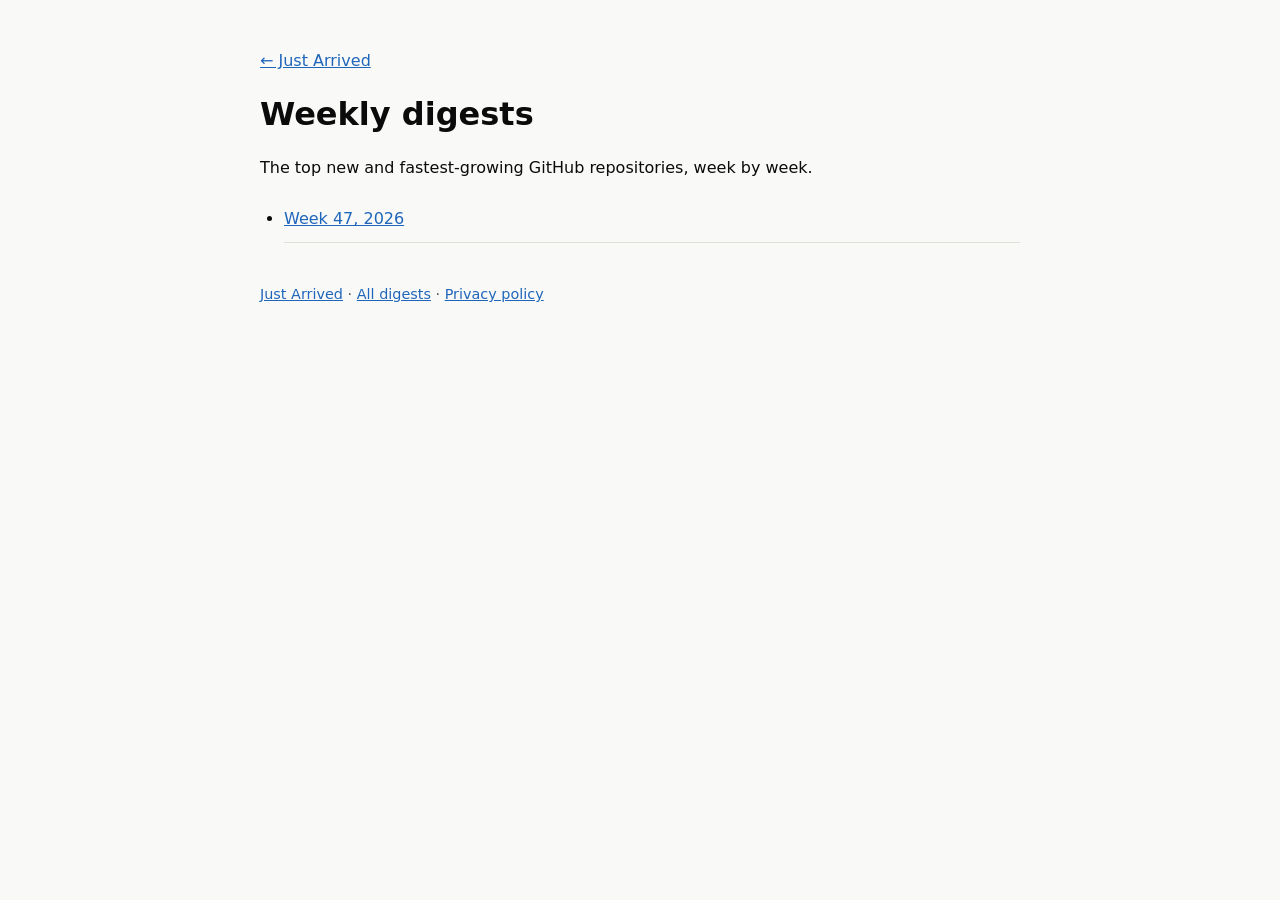
==== digest/index.html @ a6dd1195 "Add spotlight, similar repos, sharing, saved gains and weekly digests" ====
<!DOCTYPE html>
<html lang="en">
<head>
<meta charset="UTF-8">
<meta name="viewport" content="width=device-width, initial-scale=1">
<title>Weekly GitHub digests — Just Arrived</title>
<meta name="description" content="Weekly lists of the top new and fastest-growing GitHub repositories.">
<link rel="canonical" href="https://sharma-open-source.github.io/just-arrived/digest/">
<meta property="og:type" content="article">
<meta property="og:title" content="Weekly GitHub digests — Just Arrived">
<meta property="og:description" content="Weekly lists of the top new and fastest-growing GitHub repositories.">
<meta property="og:url" content="https://sharma-open-source.github.io/just-arrived/digest/">
<meta property="og:image" content="https://sharma-open-source.github.io/just-arrived/og-image.png">
<meta name="twitter:card" content="summary_large_image">
<style>
:root { color-scheme: light; --page: #f9f9f7; --ink: #0b0b0b; --muted: #52514e; --line: #e1e0d9; --link: #1f66bb; }
@media (prefers-color-scheme: dark) { :root:not([data-theme="light"]) { color-scheme: dark; --page: #0d0d0d; --ink: #fff; --muted: #c3c2b7; --line: #2c2c2a; --link: #6da9ef; } }
:root[data-theme="dark"] { color-scheme: dark; --page: #0d0d0d; --ink: #fff; --muted: #c3c2b7; --line: #2c2c2a; --link: #6da9ef; }
body { margin: 0; background: var(--page); color: var(--ink); font: 1rem/1.6 system-ui, -apple-system, "Segoe UI", sans-serif; }
main { max-width: 760px; margin: 0 auto; padding: 32px 20px 64px; }
h1 { line-height: 1.2; } h2 { margin-top: 36px; font-size: 1.2rem; }
a { color: var(--link); overflow-wrap: anywhere; } .muted { color: var(--muted); font-size: .9rem; }
ol, ul { padding-left: 24px; } li { padding: 10px 0; border-bottom: 1px solid var(--line); } li p { margin: 2px 0; }
footer { margin-top: 40px; }
</style>
<script async src="https://pagead2.googlesyndication.com/pagead/js/adsbygoogle.js?client=ca-pub-4743008845908654"
     crossorigin="anonymous"></script>
</head>
<body>
<script>
try { const t = localStorage.getItem("ja-theme"); if (t) document.documentElement.dataset.theme = t; } catch (e) {}
</script>
<main>
<p><a href="../index.html">← Just Arrived</a></p>
<h1>Weekly digests</h1>
<p>The top new and fastest-growing GitHub repositories, week by week.</p>
<ul>
<li><a href="2026-W47.html">Week 47, 2026</a></li>
</ul>
<footer class="muted"><a href="../index.html">Just Arrived</a> · <a href="index.html">All digests</a> · <a href="../privacy.html">Privacy policy</a></footer>
</main>
</body>
</html>
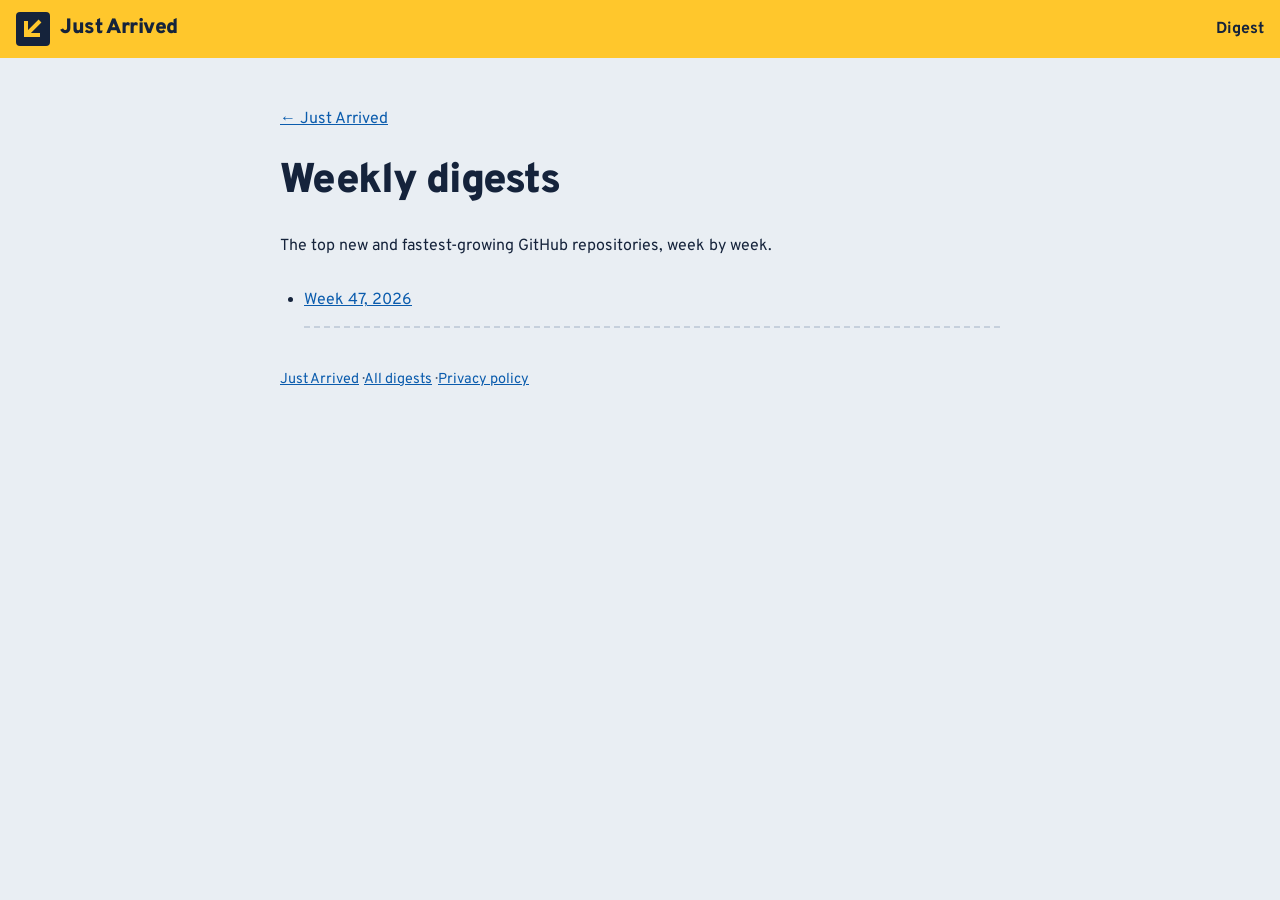
==== commit 09d7c423: "Redesign with arrivals-hall look" ====
--- a/digest/index.html
+++ b/digest/index.html
@@ -12,17 +12,7 @@
 <meta property="og:url" content="https://sharma-open-source.github.io/just-arrived/digest/">
 <meta property="og:image" content="https://sharma-open-source.github.io/just-arrived/og-image.png">
 <meta name="twitter:card" content="summary_large_image">
-<style>
-:root { color-scheme: light; --page: #f9f9f7; --ink: #0b0b0b; --muted: #52514e; --line: #e1e0d9; --link: #1f66bb; }
-@media (prefers-color-scheme: dark) { :root:not([data-theme="light"]) { color-scheme: dark; --page: #0d0d0d; --ink: #fff; --muted: #c3c2b7; --line: #2c2c2a; --link: #6da9ef; } }
-:root[data-theme="dark"] { color-scheme: dark; --page: #0d0d0d; --ink: #fff; --muted: #c3c2b7; --line: #2c2c2a; --link: #6da9ef; }
-body { margin: 0; background: var(--page); color: var(--ink); font: 1rem/1.6 system-ui, -apple-system, "Segoe UI", sans-serif; }
-main { max-width: 760px; margin: 0 auto; padding: 32px 20px 64px; }
-h1 { line-height: 1.2; } h2 { margin-top: 36px; font-size: 1.2rem; }
-a { color: var(--link); overflow-wrap: anywhere; } .muted { color: var(--muted); font-size: .9rem; }
-ol, ul { padding-left: 24px; } li { padding: 10px 0; border-bottom: 1px solid var(--line); } li p { margin: 2px 0; }
-footer { margin-top: 40px; }
-</style>
+<link rel="stylesheet" href="../theme.css">
 <script async src="https://pagead2.googlesyndication.com/pagead/js/adsbygoogle.js?client=ca-pub-4743008845908654"
      crossorigin="anonymous"></script>
 </head>
@@ -30,7 +20,8 @@
 <script>
 try { const t = localStorage.getItem("ja-theme"); if (t) document.documentElement.dataset.theme = t; } catch (e) {}
 </script>
-<main>
+<header class="sign"><div class="in"><a class="logo" href="../index.html"><svg viewBox="0 0 34 34" aria-hidden="true"><rect width="34" height="34" rx="4" fill="#15233b"/><path d="M10 9v14h14M10 23 24 9" fill="none" stroke="#ffc72c" stroke-width="4"/></svg>Just Arrived</a><nav aria-label="Site"><a href="../digest/index.html">Digest</a></nav></div></header>
+<main class="doc digest">
 <p><a href="../index.html">← Just Arrived</a></p>
 <h1>Weekly digests</h1>
 <p>The top new and fastest-growing GitHub repositories, week by week.</p>
--- a/theme.css
+++ b/theme.css
@@ -0,0 +1,41 @@
+/* Shared look for every page: an arrivals hall. Dark values appear twice, for the OS setting and for the Theme button. */
+@font-face { font-family: "Overpass"; src: url(fonts/overpass.woff2) format("woff2"); font-weight: 400 900; font-display: swap; }
+@font-face { font-family: "Overpass Mono"; src: url(fonts/overpass-mono.woff2) format("woff2"); font-weight: 500 700; font-display: swap; }
+:root {
+  color-scheme: light;
+  --hall: #e9eef3; --ticket: #ffffff; --ink: #15233b; --soft: #4d5d77; --line: #c6d0dc;
+  --sign: #ffc72c; --sign-ink: #15233b; --link: #0b5cad; --up: #0a7355; --up-fill: #d5efe5; --warn: #b3261e;
+  --face: "Overpass", "Highway Gothic", "Segoe UI", Arial, sans-serif;
+  --mono: "Overpass Mono", ui-monospace, Consolas, monospace;
+  --g: 18px;
+}
+@media (prefers-color-scheme: dark) { :root:not([data-theme="light"]) {
+  color-scheme: dark; --hall: #0f1a2c; --ticket: #1a2840; --ink: #eef3fa; --soft: #a9b8cf; --line: #354663;
+  --sign: #f5bd1f; --link: #85bcf7; --up: #5fd3a8; --up-fill: #173d3a; --warn: #ff9d94; } }
+:root[data-theme="dark"] {
+  color-scheme: dark; --hall: #0f1a2c; --ticket: #1a2840; --ink: #eef3fa; --soft: #a9b8cf; --line: #354663;
+  --sign: #f5bd1f; --link: #85bcf7; --up: #5fd3a8; --up-fill: #173d3a; --warn: #ff9d94; }
+* { box-sizing: border-box; }
+[hidden] { display: none !important; }
+body { margin: 0; background: var(--hall); color: var(--ink); font: 400 1rem/1.5 var(--face); }
+a { color: var(--link); overflow-wrap: anywhere; }
+:focus-visible { outline: 3px solid var(--link); outline-offset: 2px; }
+.in { max-width: 1320px; margin-inline: auto; padding-inline: max(16px, env(safe-area-inset-left, 0px)) max(16px, env(safe-area-inset-right, 0px)); }
+.sign { position: sticky; top: 0; z-index: 30; background: var(--sign); color: var(--sign-ink); }
+.sign .in { display: flex; flex-wrap: wrap; align-items: center; gap: 12px 20px; padding-block: 12px; }
+.sign :focus-visible { outline-color: var(--sign-ink); }
+.logo { display: flex; align-items: center; gap: 10px; color: var(--sign-ink); font-weight: 900; font-size: 1.3rem; letter-spacing: -.02em; text-decoration: none; }
+.logo svg { width: 34px; height: 34px; }
+.sign nav { display: flex; align-items: center; gap: 16px; margin-left: auto; }
+.sign nav > a { color: var(--sign-ink); font-weight: 700; text-decoration: none; }
+.sign nav > a:hover { text-decoration: underline; }
+
+/* text pages: privacy and digests */
+.doc { max-width: 760px; margin-inline: auto; padding: 32px 20px 64px; line-height: 1.65; }
+.doc h1 { font-weight: 900; font-size: clamp(1.9rem, 4vw, 2.6rem); line-height: 1.08; letter-spacing: -.03em; text-wrap: balance; }
+.doc h2 { margin-top: 36px; font-size: 1.2rem; font-weight: 800; }
+.doc .muted { color: var(--soft); font-size: .9rem; }
+.doc ol, .doc ul { padding-left: 24px; }
+.doc footer { margin-top: 40px; }
+.digest li { padding: 12px 0; border-bottom: 2px dashed var(--line); }
+.digest li p { margin: 2px 0; }
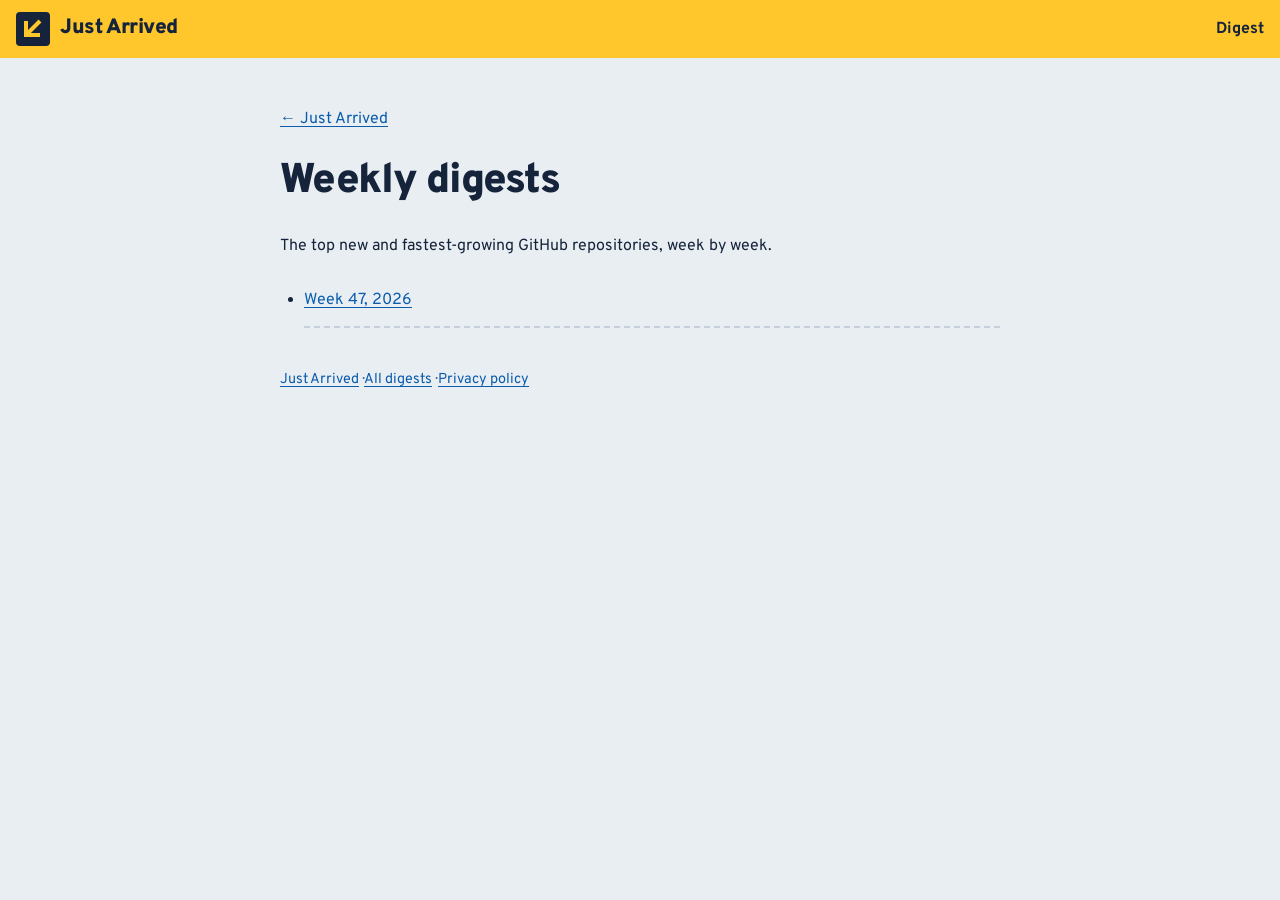
==== commit c40701c8: "Update theme stylesheet references to include versioning for cache busting" ====
--- a/digest/index.html
+++ b/digest/index.html
@@ -12,7 +12,7 @@
 <meta property="og:url" content="https://sharma-open-source.github.io/just-arrived/digest/">
 <meta property="og:image" content="https://sharma-open-source.github.io/just-arrived/og-image.png">
 <meta name="twitter:card" content="summary_large_image">
-<link rel="stylesheet" href="../theme.css">
+<link rel="stylesheet" href="../theme.css?v=2">
 <script async src="https://pagead2.googlesyndication.com/pagead/js/adsbygoogle.js?client=ca-pub-4743008845908654"
      crossorigin="anonymous"></script>
 </head>
--- a/theme.css
+++ b/theme.css
@@ -3,22 +3,28 @@
 @font-face { font-family: "Overpass Mono"; src: url(fonts/overpass-mono.woff2) format("woff2"); font-weight: 500 700; font-display: swap; }
 :root {
   color-scheme: light;
-  --hall: #e9eef3; --ticket: #ffffff; --ink: #15233b; --soft: #4d5d77; --line: #c6d0dc;
+  --hall: #e9eef3; --ticket: #ffffff; --ink: #15233b; --soft: #4d5d77; --line: #c6d0dc; --edge: #728198; --sign-edge: #15233b;
   --sign: #ffc72c; --sign-ink: #15233b; --link: #0b5cad; --up: #0a7355; --up-fill: #d5efe5; --warn: #b3261e;
   --face: "Overpass", "Highway Gothic", "Segoe UI", Arial, sans-serif;
   --mono: "Overpass Mono", ui-monospace, Consolas, monospace;
   --g: 18px;
 }
 @media (prefers-color-scheme: dark) { :root:not([data-theme="light"]) {
-  color-scheme: dark; --hall: #0f1a2c; --ticket: #1a2840; --ink: #eef3fa; --soft: #a9b8cf; --line: #354663;
+  color-scheme: dark; --hall: #0f1a2c; --ticket: #1a2840; --ink: #eef3fa; --soft: #a9b8cf; --line: #354663; --edge: #8294b3; --sign-edge: #f5bd1f;
   --sign: #f5bd1f; --link: #85bcf7; --up: #5fd3a8; --up-fill: #173d3a; --warn: #ff9d94; } }
 :root[data-theme="dark"] {
-  color-scheme: dark; --hall: #0f1a2c; --ticket: #1a2840; --ink: #eef3fa; --soft: #a9b8cf; --line: #354663;
+  color-scheme: dark; --hall: #0f1a2c; --ticket: #1a2840; --ink: #eef3fa; --soft: #a9b8cf; --line: #354663; --edge: #8294b3; --sign-edge: #f5bd1f;
   --sign: #f5bd1f; --link: #85bcf7; --up: #5fd3a8; --up-fill: #173d3a; --warn: #ff9d94; }
 * { box-sizing: border-box; }
 [hidden] { display: none !important; }
 body { margin: 0; background: var(--hall); color: var(--ink); font: 400 1rem/1.5 var(--face); }
-a { color: var(--link); overflow-wrap: anywhere; }
+a { color: var(--link); overflow-wrap: anywhere; text-underline-offset: 3px; text-decoration-thickness: 1px; }
+::selection { background: #ffc72c; color: #15233b; }
+html { scrollbar-color: var(--edge) transparent; }
+input, textarea { caret-color: var(--link); }
+.vh { position: absolute; width: 1px; height: 1px; overflow: hidden; clip-path: inset(50%); white-space: nowrap; }
+.skip { position: absolute; left: 16px; top: -60px; z-index: 60; padding: 10px 16px; border-radius: 4px; background: var(--ink); color: var(--hall); font-weight: 700; }
+.skip:focus { top: 12px; }
 :focus-visible { outline: 3px solid var(--link); outline-offset: 2px; }
 .in { max-width: 1320px; margin-inline: auto; padding-inline: max(16px, env(safe-area-inset-left, 0px)) max(16px, env(safe-area-inset-right, 0px)); }
 .sign { position: sticky; top: 0; z-index: 30; background: var(--sign); color: var(--sign-ink); }
